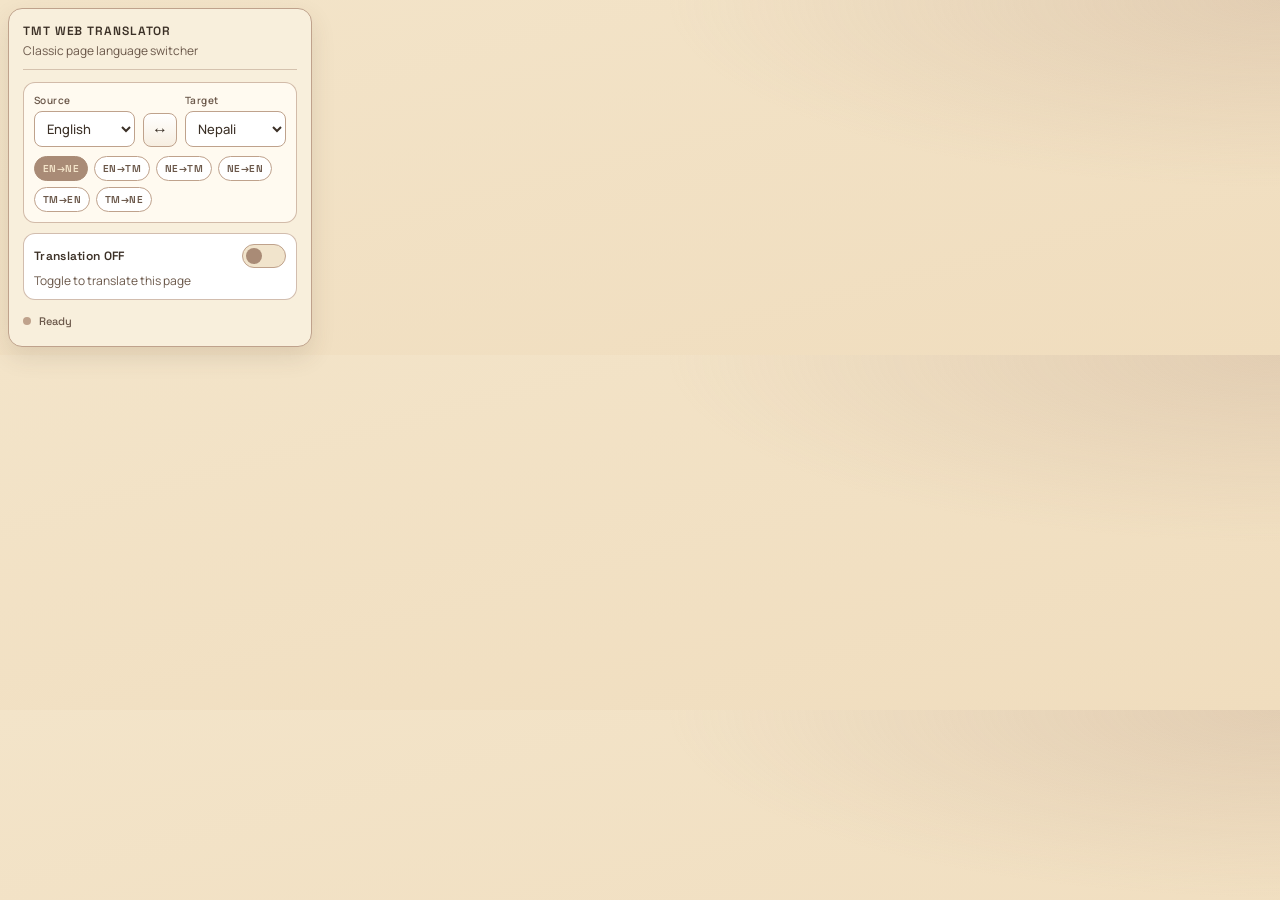
==== popup/popup.html @ 485cb3fc "feat : initialization and first UI draft" ====
<!DOCTYPE html>
<html lang="en">

<head>
  <meta charset="UTF-8" />
  <meta name="viewport" content="width=device-width, initial-scale=1.0" />
  <title>TMT Web Translator</title>
  <link rel="stylesheet" href="popup.css" />
</head>

<body>
  <div class="container">
    <header class="header">
      <p class="brand">TMT WEB TRANSLATOR</p>
      <p class="subtitle">Classic page language switcher</p>
    </header>

    <section class="lang-section">
      <div class="lang-row">
        <div class="lang-block">
          <label class="lang-label">Source</label>
          <select id="srcLang" class="lang-select">
            <option value="en">English</option>
            <option value="ne">Nepali</option>
            <option value="Tamang">Tamang</option>
          </select>
        </div>

        <button class="swap-btn" id="swapBtn" title="Swap languages" aria-label="Swap languages">↔</button>

        <div class="lang-block">
          <label class="lang-label">Target</label>
          <select id="tgtLang" class="lang-select">
            <option value="ne">Nepali</option>
            <option value="en">English</option>
            <option value="Tamang">Tamang</option>
          </select>
        </div>
      </div>

      <div class="direction-chips">
        <button class="chip active" data-src="en" data-tgt="ne">EN→NE</button>
        <button class="chip" data-src="en" data-tgt="Tamang">EN→TM</button>
        <button class="chip" data-src="ne" data-tgt="Tamang">NE→TM</button>
        <button class="chip" data-src="ne" data-tgt="en">NE→EN</button>
        <button class="chip" data-src="Tamang" data-tgt="en">TM→EN</button>
        <button class="chip" data-src="Tamang" data-tgt="ne">TM→NE</button>
      </div>
    </section>

    <section class="toggle-section">
      <div class="toggle-label-row">
        <span class="toggle-label" id="statusLabel">Translation OFF</span>
        <label class="toggle-switch">
          <input type="checkbox" id="mainToggle" />
          <span class="slider"></span>
        </label>
      </div>
      <p class="toggle-hint" id="toggleHint">Toggle to translate this page</p>
    </section>

    <div class="status-bar" id="statusBar">
      <span class="status-dot" id="statusDot"></span>
      <span id="statusText">Ready</span>
    </div>
  </div>
  <script src="popup.js"></script>
</body>

</html>
---- popup/popup.css ----
@import url("https://fonts.googleapis.com/css2?family=Manrope:wght@400;500;600;700&family=Space+Grotesk:wght@500;600&display=swap");

* {
  box-sizing: border-box;
}

:root {
  --c1: #a98b76;
  --c2: #bfa28c;
  --c3: #f3e4c9;
  --c4: #babf94;
  --ink: #3b3026;
  --ink-soft: #6a5749;
  --panel: #f8efdc;
  --white: #fffaf0;
  --error: #8f5d55;
}

body {
  width: 320px;
  margin: 0;
  color: var(--ink);
  font-family: "Manrope", sans-serif;
  background:
    radial-gradient(100% 110% at 100% 0%, rgba(191, 162, 140, 0.3) 0%, transparent 48%),
    linear-gradient(165deg, var(--c3) 0%, #f0ddbe 100%);
}

.container {
  margin: 8px;
  padding: 14px;
  border: 1px solid var(--c2);
  border-radius: 14px;
  background: var(--panel);
  box-shadow: 0 10px 24px rgba(78, 61, 45, 0.12);
}

.header {
  margin-bottom: 12px;
  padding-bottom: 10px;
  border-bottom: 1px solid rgba(169, 139, 118, 0.45);
}

.brand {
  margin: 0;
  font-family: "Space Grotesk", sans-serif;
  font-size: 12px;
  letter-spacing: 0.9px;
  font-weight: 600;
  color: var(--ink);
}

.subtitle {
  margin: 3px 0 0;
  font-size: 12px;
  color: var(--ink-soft);
}

.lang-section {
  border: 1px solid rgba(191, 162, 140, 0.7);
  border-radius: 12px;
  background: var(--white);
  padding: 10px;
  margin-bottom: 10px;
}

.lang-row {
  display: grid;
  grid-template-columns: 1fr auto 1fr;
  gap: 8px;
  align-items: end;
}

.lang-block {
  display: grid;
  gap: 4px;
}

.lang-label {
  font-size: 10px;
  font-weight: 600;
  letter-spacing: 0.4px;
  color: var(--ink-soft);
}

.lang-select {
  width: 100%;
  padding: 7px 8px;
  border: 1px solid var(--c2);
  border-radius: 8px;
  background: #fff;
  color: var(--ink);
  font: 500 13px "Manrope", sans-serif;
}

.lang-select:focus {
  outline: 2px solid rgba(169, 139, 118, 0.45);
  border-color: var(--c1);
}

.swap-btn {
  width: 34px;
  height: 34px;
  border-radius: 8px;
  border: 1px solid var(--c2);
  background: linear-gradient(180deg, #fff 0%, #f7eee0 100%);
  color: var(--ink);
  font-size: 16px;
  cursor: pointer;
  transition: transform 0.14s ease, border-color 0.14s ease;
}

.swap-btn:hover {
  border-color: var(--c1);
  transform: translateY(-1px);
}

.direction-chips {
  margin-top: 9px;
  display: flex;
  flex-wrap: wrap;
  gap: 6px;
}

.chip {
  border: 1px solid var(--c2);
  border-radius: 999px;
  background: #fff;
  color: var(--ink-soft);
  font: 600 10px "Space Grotesk", sans-serif;
  letter-spacing: 0.4px;
  padding: 5px 8px;
  cursor: pointer;
  transition: background 0.16s ease, border-color 0.16s ease, color 0.16s ease;
}

.chip:hover {
  border-color: var(--c1);
  color: var(--ink);
}

.chip.active {
  background: var(--c1);
  border-color: var(--c1);
  color: var(--c3);
}

.toggle-section {
  border: 1px solid rgba(191, 162, 140, 0.7);
  border-radius: 12px;
  background: #fff;
  padding: 10px;
  margin-bottom: 10px;
}

.toggle-label-row {
  display: flex;
  justify-content: space-between;
  align-items: center;
}

.toggle-label {
  font: 600 12px "Space Grotesk", sans-serif;
  letter-spacing: 0.3px;
  color: var(--ink);
}

.toggle-label.on {
  color: #5f6346;
}

.toggle-hint {
  margin: 4px 0 0;
  color: var(--ink-soft);
  font-size: 12px;
}

.toggle-switch {
  position: relative;
  width: 44px;
  height: 24px;
}

.toggle-switch input {
  opacity: 0;
  width: 0;
  height: 0;
}

.slider {
  position: absolute;
  inset: 0;
  border-radius: 999px;
  border: 1px solid var(--c2);
  background: #f1e4cc;
  cursor: pointer;
  transition: background 0.2s ease;
}

.slider::before {
  content: "";
  position: absolute;
  left: 3px;
  top: 3px;
  width: 16px;
  height: 16px;
  border-radius: 50%;
  background: var(--c1);
  transition: transform 0.18s ease;
}

input:checked + .slider {
  background: var(--c4);
  border-color: #8f9471;
}

input:checked + .slider::before {
  transform: translateX(19px);
  background: #59603f;
}

.status-bar {
  min-height: 22px;
  display: flex;
  align-items: center;
  gap: 8px;
  color: var(--ink-soft);
  font: 500 11px "Space Grotesk", sans-serif;
}

.status-dot {
  width: 8px;
  height: 8px;
  border-radius: 999px;
  background: var(--c2);
}

.status-dot.ready {
  background: var(--c2);
}

.status-dot.loading {
  background: var(--c1);
  animation: pulse 0.8s ease infinite;
}

.status-dot.success {
  background: #687043;
}

.status-dot.error {
  background: var(--error);
}

@keyframes pulse {
  50% {
    transform: scale(0.7);
    opacity: 0.55;
  }
}
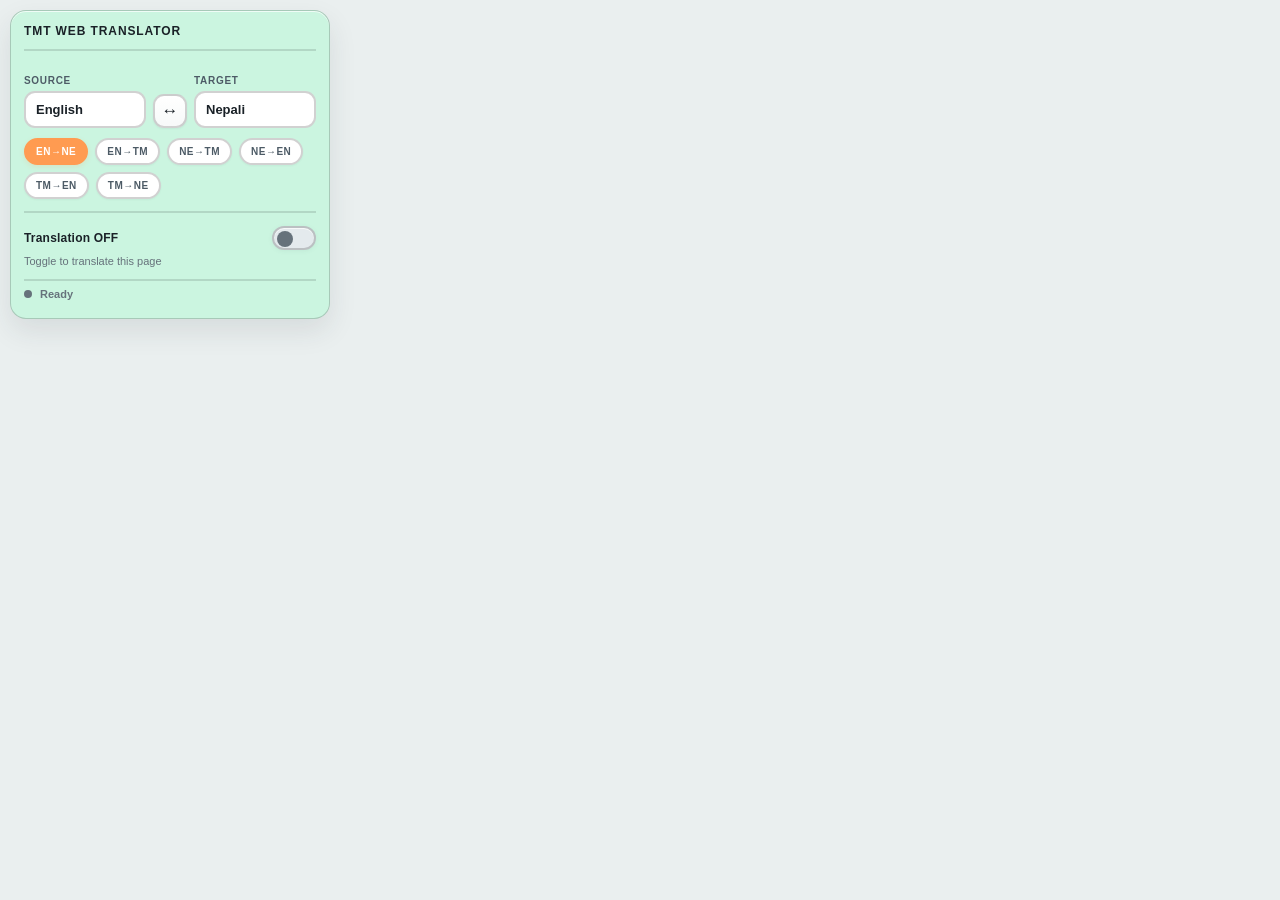
==== commit f7029c37: "style: modified extension UI" ====
--- a/popup/popup.html
+++ b/popup/popup.html
@@ -9,61 +9,59 @@
 </head>
 
 <body>
-  <div class="container">
-    <header class="header">
-      <p class="brand">TMT WEB TRANSLATOR</p>
-      <p class="subtitle">Classic page language switcher</p>
-    </header>
+  <header class="header">
+    <p class="brand">TMT WEB TRANSLATOR</p>
+  </header>
 
-    <section class="lang-section">
-      <div class="lang-row">
-        <div class="lang-block">
-          <label class="lang-label">Source</label>
-          <select id="srcLang" class="lang-select">
-            <option value="en">English</option>
-            <option value="ne">Nepali</option>
-            <option value="Tamang">Tamang</option>
-          </select>
-        </div>
-
-        <button class="swap-btn" id="swapBtn" title="Swap languages" aria-label="Swap languages">↔</button>
-
-        <div class="lang-block">
-          <label class="lang-label">Target</label>
-          <select id="tgtLang" class="lang-select">
-            <option value="ne">Nepali</option>
-            <option value="en">English</option>
-            <option value="Tamang">Tamang</option>
-          </select>
-        </div>
+  <section class="lang-section">
+    <div class="lang-row">
+      <div class="lang-block">
+        <label class="lang-label">Source</label>
+        <select id="srcLang" class="lang-select">
+          <option value="en">English</option>
+          <option value="ne">Nepali</option>
+          <option value="Tamang">Tamang</option>
+        </select>
       </div>
 
-      <div class="direction-chips">
-        <button class="chip active" data-src="en" data-tgt="ne">EN→NE</button>
-        <button class="chip" data-src="en" data-tgt="Tamang">EN→TM</button>
-        <button class="chip" data-src="ne" data-tgt="Tamang">NE→TM</button>
-        <button class="chip" data-src="ne" data-tgt="en">NE→EN</button>
-        <button class="chip" data-src="Tamang" data-tgt="en">TM→EN</button>
-        <button class="chip" data-src="Tamang" data-tgt="ne">TM→NE</button>
+      <button class="swap-btn" id="swapBtn" title="Swap languages" aria-label="Swap languages">↔</button>
+
+      <div class="lang-block">
+        <label class="lang-label">Target</label>
+        <select id="tgtLang" class="lang-select">
+          <option value="ne">Nepali</option>
+          <option value="en">English</option>
+          <option value="Tamang">Tamang</option>
+        </select>
       </div>
-    </section>
+    </div>
 
-    <section class="toggle-section">
-      <div class="toggle-label-row">
-        <span class="toggle-label" id="statusLabel">Translation OFF</span>
-        <label class="toggle-switch">
-          <input type="checkbox" id="mainToggle" />
-          <span class="slider"></span>
-        </label>
-      </div>
-      <p class="toggle-hint" id="toggleHint">Toggle to translate this page</p>
-    </section>
+    <div class="direction-chips">
+      <button class="chip active" data-src="en" data-tgt="ne">EN→NE</button>
+      <button class="chip" data-src="en" data-tgt="Tamang">EN→TM</button>
+      <button class="chip" data-src="ne" data-tgt="Tamang">NE→TM</button>
+      <button class="chip" data-src="ne" data-tgt="en">NE→EN</button>
+      <button class="chip" data-src="Tamang" data-tgt="en">TM→EN</button>
+      <button class="chip" data-src="Tamang" data-tgt="ne">TM→NE</button>
+    </div>
+  </section>
 
-    <div class="status-bar" id="statusBar">
-      <span class="status-dot" id="statusDot"></span>
-      <span id="statusText">Ready</span>
+  <section class="toggle-section">
+    <div class="toggle-label-row">
+      <span class="toggle-label" id="statusLabel">Translation OFF</span>
+      <label class="toggle-switch">
+        <input type="checkbox" id="mainToggle" />
+        <span class="slider"></span>
+      </label>
     </div>
+    <p class="toggle-hint" id="toggleHint">Toggle to translate this page</p>
+  </section>
+
+  <div class="status-bar" id="statusBar">
+    <span class="status-dot" id="statusDot"></span>
+    <span id="statusText">Ready</span>
   </div>
+
   <script src="popup.js"></script>
 </body>
 
--- a/popup/popup.css
+++ b/popup/popup.css
@@ -1,156 +1,158 @@
-@import url("https://fonts.googleapis.com/css2?family=Manrope:wght@400;500;600;700&family=Space+Grotesk:wght@500;600&display=swap");
-
 * {
   box-sizing: border-box;
 }
 
 :root {
-  --c1: #a98b76;
-  --c2: #bfa28c;
-  --c3: #f3e4c9;
-  --c4: #babf94;
-  --ink: #3b3026;
-  --ink-soft: #6a5749;
-  --panel: #f8efdc;
-  --white: #fffaf0;
-  --error: #8f5d55;
+  --bg: #eaefef;
+  --surface: #ffffff;
+  --surface-soft: #f7f9f9;
+  --line: rgba(0, 0, 0, 0.12);
+  --line-strong: rgba(0, 0, 0, 0.18);
+  --accent: #ff9b51;
+  --accent-soft: #bfc9d1;
+  --on: #64a86f;
+  --on-soft: #cfe9d6;
+  --ink: #1a2127;
+  --ink-soft: #4d5b66;
+  --ink-muted: #66727b;
+  --error: #b75f4a;
 }
 
 body {
   width: 320px;
-  margin: 0;
-  color: var(--ink);
-  font-family: "Manrope", sans-serif;
-  background:
-    radial-gradient(100% 110% at 100% 0%, rgba(191, 162, 140, 0.3) 0%, transparent 48%),
-    linear-gradient(165deg, var(--c3) 0%, #f0ddbe 100%);
-}
-
-.container {
-  margin: 8px;
-  padding: 14px;
-  border: 1px solid var(--c2);
-  border-radius: 14px;
-  background: var(--panel);
-  box-shadow: 0 10px 24px rgba(78, 61, 45, 0.12);
+  margin: 10px;
+  padding: 13px;
+  color: var(--ink);
+  font-family: "Segoe UI", "Inter", Arial, sans-serif;
+  font-weight: 500;
+  background: #cbf5e0;
+  border: 1px solid var(--line-strong);
+  border-radius: 16px;
+  box-shadow:
+    0 12px 28px rgba(37, 52, 63, 0.10),
+    0 1px 0 rgba(255, 255, 255, 0.7) inset;
+}
+
+html {
+  background: var(--bg);
 }
 
 .header {
-  margin-bottom: 12px;
-  padding-bottom: 10px;
-  border-bottom: 1px solid rgba(169, 139, 118, 0.45);
+  margin-bottom: 13px;
+  padding-bottom: 11px;
+  border-bottom: 2px solid var(--line);
 }
 
 .brand {
   margin: 0;
-  font-family: "Space Grotesk", sans-serif;
+  font-family: "Segoe UI", "Inter", Arial, sans-serif;
   font-size: 12px;
   letter-spacing: 0.9px;
-  font-weight: 600;
-  color: var(--ink);
-}
-
-.subtitle {
-  margin: 3px 0 0;
-  font-size: 12px;
-  color: var(--ink-soft);
-}
+  font-weight: 700;
+  color: var(--ink);
+}
+
+
 
 .lang-section {
-  border: 1px solid rgba(191, 162, 140, 0.7);
-  border-radius: 12px;
-  background: var(--white);
-  padding: 10px;
-  margin-bottom: 10px;
+  padding: 11px 0 12px;
+  margin-bottom: 2px;
+  border-bottom: 2px solid var(--line);
 }
 
 .lang-row {
   display: grid;
   grid-template-columns: 1fr auto 1fr;
-  gap: 8px;
+  gap: 7px;
   align-items: end;
 }
 
 .lang-block {
   display: grid;
-  gap: 4px;
+  gap: 5px;
 }
 
 .lang-label {
   font-size: 10px;
-  font-weight: 600;
-  letter-spacing: 0.4px;
+  font-weight: 700;
+  letter-spacing: 0.7px;
   color: var(--ink-soft);
+  text-transform: uppercase;
 }
 
 .lang-select {
   width: 100%;
-  padding: 7px 8px;
-  border: 1px solid var(--c2);
-  border-radius: 8px;
-  background: #fff;
-  color: var(--ink);
-  font: 500 13px "Manrope", sans-serif;
+  padding: 9px 10px;
+  border: 2px solid var(--line-strong);
+  border-radius: 11px;
+  background: var(--surface);
+  color: var(--ink);
+  font: 600 13px "Segoe UI", "Inter", Arial, sans-serif;
+  box-shadow: inset 0 1px 0 rgba(255, 255, 255, 0.85);
+  appearance: none;
 }
 
 .lang-select:focus {
-  outline: 2px solid rgba(169, 139, 118, 0.45);
-  border-color: var(--c1);
+  outline: 2px solid rgba(255, 155, 81, 0.22);
+  border-color: var(--accent);
 }
 
 .swap-btn {
   width: 34px;
   height: 34px;
-  border-radius: 8px;
-  border: 1px solid var(--c2);
-  background: linear-gradient(180deg, #fff 0%, #f7eee0 100%);
-  color: var(--ink);
-  font-size: 16px;
+  border-radius: 11px;
+  border: 2px solid var(--line-strong);
+  background: linear-gradient(180deg, var(--surface) 0%, var(--surface-soft) 100%);
+  color: var(--ink);
+  font-size: 17px;
+  font-weight: 700;
   cursor: pointer;
-  transition: transform 0.14s ease, border-color 0.14s ease;
+  box-shadow: 0 1px 2px rgba(37, 52, 63, 0.06);
+  transition: transform 0.14s ease, border-color 0.14s ease, box-shadow 0.14s ease;
 }
 
 .swap-btn:hover {
-  border-color: var(--c1);
+  border-color: var(--accent);
+  box-shadow: 0 2px 5px rgba(37, 52, 63, 0.10);
   transform: translateY(-1px);
 }
 
 .direction-chips {
-  margin-top: 9px;
+  margin-top: 10px;
   display: flex;
   flex-wrap: wrap;
-  gap: 6px;
+  gap: 7px;
 }
 
 .chip {
-  border: 1px solid var(--c2);
+  border: 2px solid var(--line-strong);
   border-radius: 999px;
-  background: #fff;
+  background: var(--surface);
   color: var(--ink-soft);
-  font: 600 10px "Space Grotesk", sans-serif;
-  letter-spacing: 0.4px;
-  padding: 5px 8px;
+  font: 700 10px "Segoe UI", "Inter", Arial, sans-serif;
+  letter-spacing: 0.5px;
+  padding: 6px 10px;
   cursor: pointer;
+  box-shadow: 0 1px 2px rgba(37, 52, 63, 0.05);
   transition: background 0.16s ease, border-color 0.16s ease, color 0.16s ease;
 }
 
 .chip:hover {
-  border-color: var(--c1);
+  border-color: var(--accent);
   color: var(--ink);
 }
 
 .chip.active {
-  background: var(--c1);
-  border-color: var(--c1);
-  color: var(--c3);
+  background: var(--accent);
+  border-color: var(--accent);
+  color: #fff;
+  box-shadow: 0 2px 5px rgba(255, 155, 81, 0.18);
 }
 
 .toggle-section {
-  border: 1px solid rgba(191, 162, 140, 0.7);
-  border-radius: 12px;
-  background: #fff;
-  padding: 10px;
-  margin-bottom: 10px;
+  padding: 11px 0 12px;
+  margin-bottom: 2px;
+  border-bottom: 2px solid var(--line);
 }
 
 .toggle-label-row {
@@ -160,25 +162,27 @@
 }
 
 .toggle-label {
-  font: 600 12px "Space Grotesk", sans-serif;
-  letter-spacing: 0.3px;
+  font: 700 12px "Segoe UI", "Inter", Arial, sans-serif;
+  letter-spacing: 0.2px;
   color: var(--ink);
 }
 
 .toggle-label.on {
-  color: #5f6346;
+  color: var(--accent);
 }
 
 .toggle-hint {
-  margin: 4px 0 0;
-  color: var(--ink-soft);
-  font-size: 12px;
+  margin: 5px 0 0;
+  color: var(--ink-muted);
+  font-size: 11px;
+  font-weight: 500;
 }
 
 .toggle-switch {
   position: relative;
   width: 44px;
   height: 24px;
+  filter: drop-shadow(0 1px 2px rgba(37, 52, 63, 0.06));
 }
 
 .toggle-switch input {
@@ -191,9 +195,10 @@
   position: absolute;
   inset: 0;
   border-radius: 999px;
-  border: 1px solid var(--c2);
-  background: #f1e4cc;
+  border: 2px solid var(--line-strong);
+  background: #e4eaed;
   cursor: pointer;
+  box-shadow: inset 0 1px 0 rgba(255, 255, 255, 0.7);
   transition: background 0.2s ease;
 }
 
@@ -205,18 +210,21 @@
   width: 16px;
   height: 16px;
   border-radius: 50%;
-  background: var(--c1);
+  background: var(--ink-muted);
   transition: transform 0.18s ease;
 }
 
 input:checked + .slider {
-  background: var(--c4);
-  border-color: #8f9471;
+  background: var(--on);
+  border: none;
+  box-shadow:
+    inset 0 1px 0 rgba(255, 255, 255, 0.7),
+    0 2px 6px rgba(100, 168, 111, 0.14);
 }
 
 input:checked + .slider::before {
   transform: translateX(19px);
-  background: #59603f;
+  background: #ffffff;
 }
 
 .status-bar {
@@ -224,28 +232,33 @@
   display: flex;
   align-items: center;
   gap: 8px;
-  color: var(--ink-soft);
-  font: 500 11px "Space Grotesk", sans-serif;
+  color: var(--ink-muted);
+  font: 600 11px "Segoe UI", "Inter", Arial, sans-serif;
 }
 
 .status-dot {
   width: 8px;
   height: 8px;
   border-radius: 999px;
-  background: var(--c2);
+  background: var(--ink-muted);
 }
 
 .status-dot.ready {
-  background: var(--c2);
+  background: var(--ink-muted);
 }
 
 .status-dot.loading {
-  background: var(--c1);
+  background: var(--on);
   animation: pulse 0.8s ease infinite;
 }
 
 .status-dot.success {
-  background: #687043;
+  background: var(--on);
+}
+
+/* If the toggle section is marked active (translation ON), ensure dot is green */
+.toggle-section.active + .status-bar .status-dot {
+  background: var(--on);
 }
 
 .status-dot.error {
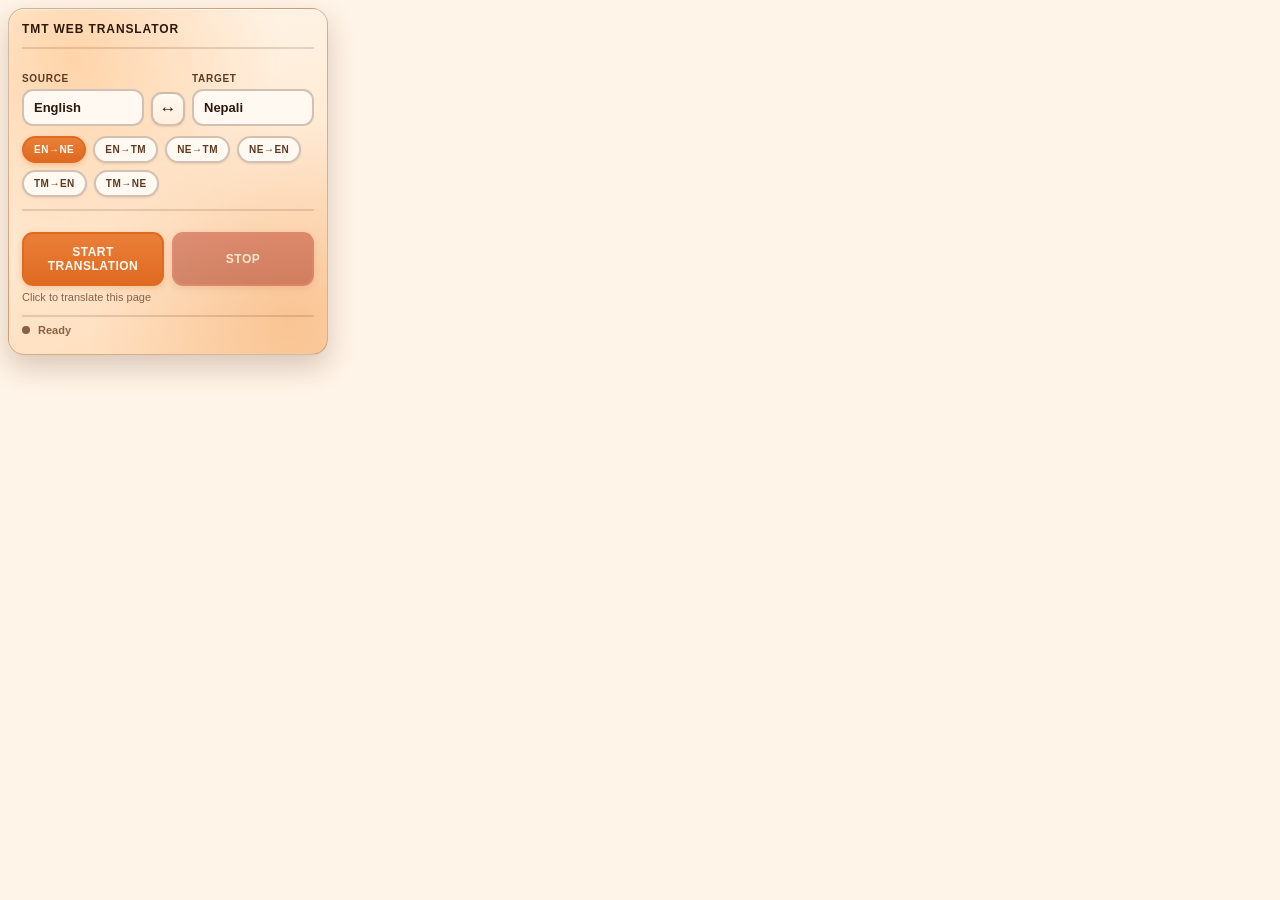
==== commit ee9274fb: "add local test-site, local-server and popup UI updates" ====
--- a/popup/popup.html
+++ b/popup/popup.html
@@ -47,15 +47,22 @@
   </section>
 
   <section class="toggle-section">
-    <div class="toggle-label-row">
-      <span class="toggle-label" id="statusLabel">Translation OFF</span>
-      <label class="toggle-switch">
-        <input type="checkbox" id="mainToggle" />
-        <span class="slider"></span>
-      </label>
+    <div class="button-row">
+      <button id="translateBtn" class="translate-btn">START TRANSLATION</button>
+      <button id="stopBtn" class="stop-btn" disabled>STOP</button>
     </div>
-    <p class="toggle-hint" id="toggleHint">Toggle to translate this page</p>
+    <p class="toggle-hint" id="toggleHint">Click to translate this page</p>
   </section>
+
+  <div class="progress-container" id="progressContainer" style="display: none;">
+    <div class="progress-info">
+      <span class="progress-label">Translation Progress</span>
+      <span class="progress-percentage" id="progressPercentage">0%</span>
+    </div>
+    <div class="progress-bar">
+      <div class="progress-fill" id="progressFill" style="width: 0%"></div>
+    </div>
+  </div>
 
   <div class="status-bar" id="statusBar">
     <span class="status-dot" id="statusDot"></span>
--- a/popup/popup.css
+++ b/popup/popup.css
@@ -3,34 +3,39 @@
 }
 
 :root {
-  --bg: #eaefef;
-  --surface: #ffffff;
-  --surface-soft: #f7f9f9;
-  --line: rgba(0, 0, 0, 0.12);
-  --line-strong: rgba(0, 0, 0, 0.18);
-  --accent: #ff9b51;
-  --accent-soft: #bfc9d1;
-  --on: #64a86f;
-  --on-soft: #cfe9d6;
-  --ink: #1a2127;
-  --ink-soft: #4d5b66;
-  --ink-muted: #66727b;
-  --error: #b75f4a;
+  --bg: #fff4e7;
+  --surface: #fff9f2;
+  --surface-soft: #ffefdc;
+  --line: rgba(92, 48, 18, 0.16);
+  --line-strong: rgba(92, 48, 18, 0.28);
+  --accent: #df6a21;
+  --accent-soft: #f8dbc0;
+  --on: #35a66a;
+  --on-soft: #d9efdf;
+  --ink: #2d180d;
+  --ink-soft: #5f3a22;
+  --ink-muted: #8a6042;
+  --error: #bf3f2b;
+  --panel-top: #fff7ed;
+  --panel-bottom: #ffdcb9;
 }
 
 body {
   width: 320px;
-  margin: 10px;
+  margin: 8px;
   padding: 13px;
   color: var(--ink);
   font-family: "Segoe UI", "Inter", Arial, sans-serif;
   font-weight: 500;
-  background: #cbf5e0;
+  background:
+    radial-gradient(circle at 20% 15%, rgba(255, 204, 154, 0.8), transparent 54%),
+    radial-gradient(circle at 88% 90%, rgba(238, 146, 66, 0.35), transparent 48%),
+    linear-gradient(165deg, var(--panel-top) 0%, var(--panel-bottom) 100%);
   border: 1px solid var(--line-strong);
   border-radius: 16px;
   box-shadow:
-    0 12px 28px rgba(37, 52, 63, 0.10),
-    0 1px 0 rgba(255, 255, 255, 0.7) inset;
+    0 12px 28px rgba(80, 35, 10, 0.22),
+    0 1px 0 rgba(255, 248, 236, 0.75) inset;
 }
 
 html {
@@ -88,12 +93,12 @@
   background: var(--surface);
   color: var(--ink);
   font: 600 13px "Segoe UI", "Inter", Arial, sans-serif;
-  box-shadow: inset 0 1px 0 rgba(255, 255, 255, 0.85);
+  box-shadow: inset 0 1px 0 rgba(255, 248, 236, 0.9);
   appearance: none;
 }
 
 .lang-select:focus {
-  outline: 2px solid rgba(255, 155, 81, 0.22);
+  outline: 2px solid rgba(223, 106, 33, 0.28);
   border-color: var(--accent);
 }
 
@@ -107,13 +112,13 @@
   font-size: 17px;
   font-weight: 700;
   cursor: pointer;
-  box-shadow: 0 1px 2px rgba(37, 52, 63, 0.06);
+  box-shadow: 0 1px 2px rgba(86, 42, 12, 0.12);
   transition: transform 0.14s ease, border-color 0.14s ease, box-shadow 0.14s ease;
 }
 
 .swap-btn:hover {
   border-color: var(--accent);
-  box-shadow: 0 2px 5px rgba(37, 52, 63, 0.10);
+  box-shadow: 0 2px 5px rgba(99, 46, 15, 0.18);
   transform: translateY(-1px);
 }
 
@@ -133,7 +138,7 @@
   letter-spacing: 0.5px;
   padding: 6px 10px;
   cursor: pointer;
-  box-shadow: 0 1px 2px rgba(37, 52, 63, 0.05);
+  box-shadow: 0 1px 2px rgba(98, 46, 16, 0.12);
   transition: background 0.16s ease, border-color 0.16s ease, color 0.16s ease;
 }
 
@@ -143,10 +148,10 @@
 }
 
 .chip.active {
-  background: var(--accent);
+  background: linear-gradient(180deg, #ea7f38 0%, var(--accent) 100%);
   border-color: var(--accent);
-  color: #fff;
-  box-shadow: 0 2px 5px rgba(255, 155, 81, 0.18);
+  color: #fffaf4;
+  box-shadow: 0 2px 5px rgba(223, 106, 33, 0.3);
 }
 
 .toggle-section {
@@ -196,9 +201,9 @@
   inset: 0;
   border-radius: 999px;
   border: 2px solid var(--line-strong);
-  background: #e4eaed;
+  background: #f3e5d6;
   cursor: pointer;
-  box-shadow: inset 0 1px 0 rgba(255, 255, 255, 0.7);
+  box-shadow: inset 0 1px 0 rgba(255, 246, 236, 0.7);
   transition: background 0.2s ease;
 }
 
@@ -218,8 +223,8 @@
   background: var(--on);
   border: none;
   box-shadow:
-    inset 0 1px 0 rgba(255, 255, 255, 0.7),
-    0 2px 6px rgba(100, 168, 111, 0.14);
+    inset 0 1px 0 rgba(255, 250, 240, 0.7),
+    0 2px 6px rgba(204, 123, 44, 0.24);
 }
 
 input:checked + .slider::before {
@@ -271,3 +276,112 @@
     opacity: 0.55;
   }
 }
+
+/* ─────────────────────────────────────────────────────────────────────────────
+   TRANSLATE BUTTON & STOP BUTTON
+   ───────────────────────────────────────────────────────────────────────────── */
+
+.button-row {
+  display: flex;
+  gap: 8px;
+  margin-top: 8px;
+}
+
+.translate-btn,
+.stop-btn {
+  flex: 1;
+  padding: 11px 14px;
+  border: 2px solid var(--accent);
+  border-radius: 11px;
+  background: linear-gradient(180deg, #ea7f38 0%, var(--accent) 100%);
+  color: #fffaf4;
+  font: 700 12px "Segoe UI", "Inter", Arial, sans-serif;
+  letter-spacing: 0.5px;
+  cursor: pointer;
+  box-shadow: 0 2px 6px rgba(223, 106, 33, 0.28);
+  transition: all 0.16s ease;
+}
+
+.translate-btn:hover:not(:disabled) {
+  transform: translateY(-1px);
+  box-shadow: 0 4px 12px rgba(223, 106, 33, 0.36);
+}
+
+.translate-btn:active:not(:disabled) {
+  transform: translateY(0);
+  box-shadow: 0 1px 4px rgba(223, 106, 33, 0.24);
+}
+
+.translate-btn:disabled {
+  opacity: 0.5;
+  cursor: not-allowed;
+}
+
+.stop-btn {
+  background: linear-gradient(180deg, #bf3f2b 0%, #a63520 100%);
+  border-color: var(--error);
+  box-shadow: 0 2px 6px rgba(191, 63, 43, 0.28);
+}
+
+.stop-btn:hover:not(:disabled) {
+  transform: translateY(-1px);
+  box-shadow: 0 4px 12px rgba(191, 63, 43, 0.36);
+}
+
+.stop-btn:active:not(:disabled) {
+  transform: translateY(0);
+  box-shadow: 0 1px 4px rgba(191, 63, 43, 0.24);
+}
+
+.stop-btn:disabled {
+  opacity: 0.5;
+  cursor: not-allowed;
+}
+
+/* ─────────────────────────────────────────────────────────────────────────────
+   PROGRESS BAR
+   ───────────────────────────────────────────────────────────────────────────── */
+
+.progress-container {
+  margin-top: 12px;
+  padding: 10px;
+  background: var(--surface-soft);
+  border-radius: 11px;
+  border: 1px solid var(--line);
+}
+
+.progress-info {
+  display: flex;
+  justify-content: space-between;
+  align-items: center;
+  margin-bottom: 8px;
+}
+
+.progress-label {
+  font: 700 11px "Segoe UI", "Inter", Arial, sans-serif;
+  letter-spacing: 0.3px;
+  color: var(--ink-soft);
+  text-transform: uppercase;
+}
+
+.progress-percentage {
+  font: 700 13px "Segoe UI", "Inter", Arial, sans-serif;
+  color: var(--accent);
+}
+
+.progress-bar {
+  width: 100%;
+  height: 6px;
+  border-radius: 999px;
+  background: rgba(92, 48, 18, 0.08);
+  border: 1px solid var(--line);
+  overflow: hidden;
+}
+
+.progress-fill {
+  height: 100%;
+  background: linear-gradient(90deg, #ea7f38 0%, var(--on) 100%);
+  border-radius: 999px;
+  transition: width 0.3s ease;
+  box-shadow: 0 0 8px rgba(223, 106, 33, 0.4);
+}
